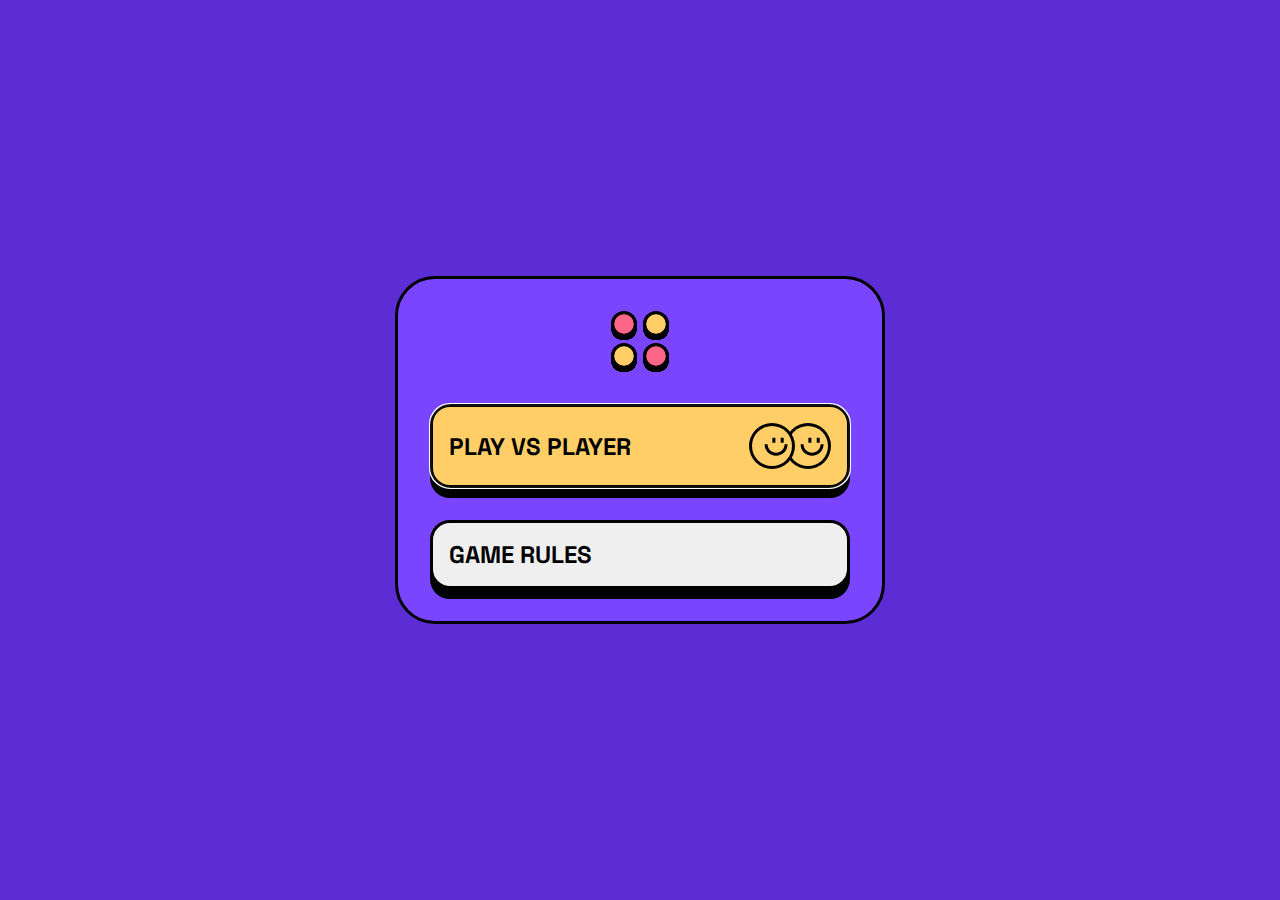
==== index.html @ 5a0f6017 "feat(app): Add stuff idek poaejaeiofjaeiojaeiofjaeijfioaejfioaejio" ====
<!DOCTYPE html>
<html lang="en">
    <head>
        <meta charset="UTF-8">
        <meta name="viewport" content="width=device-width, initial-scale=1.0">
        <link rel="stylesheet" href="css/main.css">
        <script src="app.js" defer></script>
        <title>Document</title>
    </head>
    <body onload=""">

        <dialog class="pause">
            <h1>PAUSE</h1>
            <button>CONTINUE GAME</button><button>RESTART</button><button class="red">QUIT GAME</button>
        </dialog>
        <dialog class="menu">
            <img src="assets/logo.svg" alt="Logo">
            <button class="yellow">
                <span>PLAY VS PLAYER</span>
                <img src="assets/player-vs-player.svg" alt="Player vs Player" srcset="">
            </button>
            <button onclick="document.querySelector('.rules').showModal()">GAME RULES</button>
        </dialog>
        <header>
            <nav>
                <ul>
                    <li><button class="smallbutton">MENU</button></li>
                    <li><img src="assets/logo.svg" alt="logo"></li>
                    <li><button class="smallbutton">MENU</button></li>
                </ul>
            </nav>
        </header>
        <main>
            <div class="score">
                <img src="assets/player-one.svg" alt="Player 1">
                <p>Player 1</p>
                <h1 id="Player1Score">0</h1>
            </div>
            <div class="grid">
                <div class="column"><button></button><button tabindex="-1"></button><button tabindex="-1"></button><button tabindex="-1"></button><button tabindex="-1"></button><button tabindex="-1"></button><button tabindex="-1"></button></div>
                <div class="column"><button></button><button tabindex="-1"></button><button tabindex="-1"></button><button tabindex="-1"></button><button tabindex="-1"></button><button tabindex="-1"></button><button tabindex="-1"></button></div>
                <div class="column"><button></button><button tabindex="-1"></button><button tabindex="-1"></button><button tabindex="-1"></button><button tabindex="-1"></button><button tabindex="-1"></button><button tabindex="-1"></button></div>
                <div class="column"><button></button><button tabindex="-1"></button><button tabindex="-1"></button><button tabindex="-1"></button><button tabindex="-1"></button><button tabindex="-1"></button><button tabindex="-1"></button></div>
                <div class="column"><button></button><button tabindex="-1"></button><button tabindex="-1"></button><button tabindex="-1"></button><button tabindex="-1"></button><button tabindex="-1"></button><button tabindex="-1"></button></div>
                <div class="column"><button></button><button tabindex="-1"></button><button tabindex="-1"></button><button tabindex="-1"></button><button tabindex="-1"></button><button tabindex="-1"></button><button tabindex="-1"></button></div>
                <div class="column"><button></button><button tabindex="-1"></button><button tabindex="-1"></button><button tabindex="-1"></button><button tabindex="-1"></button><button tabindex="-1"></button><button tabindex="-1"></button></div>
                <div class="timer">
                    <p>Player 2's turn</p>
                    <h1>14s</h1>
                </div>
                <div class="result">
                    <p>PLAYER 1</p>
                    <h1>WINS</h1>
                    <button class="smallbutton">PLAY AGAIN</button>
                </div>
            </div>
            <div class="score">
                <img src="assets/player-two.svg" alt="Player 2">
                <p>Player 2</p>
                <h1 id="Player1Score">0</h1>
            </div>
        </main>
        <footer></footer>
    </body>
</html>
---- css/main.css ----
@import url(https://fonts.googleapis.com/css?family=Space+Grotesk:300,regular,500,600,700);

:root {
	--black: #000;
	--dark-purple: #5c2dd5;
	--purple: #7945ff;
	--red: #fd6687;
	--yellow: #ffce67;
	--white: #fff;
}

* {
	padding: 0;
	font-family: "Space Grotesk", Arial, Helvetica, sans-serif;
	margin: 0;
}

dialog {
	margin: auto;
}

h1 {
	font-size: 56px;
	line-height: 71px;
	margin: 0;
}

h2 {
	font-size: 24px;
	line-height: 31px;
}

h3 {
	font-size: 20px;
	line-height: 26px;
}

h4 {
	font-size: 16px;
	line-height: 21px;
}

p {
	font-size: 16px;
	line-height: 21px;
}

button {
	font-size: 24px;
	padding: 8px;
	border-radius: 20px;
	border: 3px solid #000000;
	box-shadow: 0px 10px 0px 0px #000000;
	font-weight: 700;
	cursor: pointer;
}

body {
	display: grid;
	grid-template-rows: 1fr 6fr 1fr;
	height: 100vh;
	background-color: var(--purple);
}

button:hover {
	border: 3px solid #5c2dd5;
	box-shadow: 0px 10px 0px 0px #5c2dd5;
}

button.red {
	background-color: var(--red);
	color: white;
}

button.yellow {
	background-color: var(--yellow);
}

button.white {
	background-color: var(--white);
}

.smallbutton {
	border: none;
	box-shadow: none;
	font-size: 16px;
	padding: 4px 12px 4px 12px;
	border-radius: 15564564564px;
	background-color: #5c2dd5;
	color: white;
}

.smallbutton:hover {
	background: #fd6687;
	border: none;
	box-shadow: none;
}

nav ul,
nav ul li {
	display: flex;
	flex-direction: row;
	list-style: none;
	justify-content: space-between;
	align-items: center;
}

nav {
	width: 50%;
}

header {
	width: 100%;
	display: flex;
	justify-content: center;
	align-items: center;
}

nav li {
	height: min-content;
}

.score {
	position: relative;
	display: flex;
	flex-direction: column;
	width: max-content;
	padding: 20px;
	border-radius: 20px;
	background: #ffffff;
	border: 3px solid #000000;
	box-shadow: 0px 10px 0px 0px #000000;
	background-color: #fff;
	height: max-content;
	justify-content: center;
	text-align: center;
}

.score h1 {
	margin: 0;
}

.score img {
	position: absolute;
	top: 0;
	right: 50%;
	transform: translate(50%, -50%);
	width: 40px;
	height: 40px;
}

main {
	display: flex;
	align-items: center;
	justify-content: center;
	gap: 40px;
}

.grid {
	position: relative;
	width: 60vmin;
	height: 60vmin;
	display: grid;
	grid-template-columns: 1fr 1fr 1fr 1fr 1fr 1fr 1fr;
	background-color: #fff;
	border-radius: 40px;
	border: 3px solid #000000;
	box-shadow: 0px 2vmin 0px 0px #000000;
	padding: 16px;
	gap: 8px;
	box-sizing: content-box;
	padding-bottom: 48px;
}

.grid .column {
	display: flex;
	flex-direction: column;
	gap: 8px;
}

.grid .column button {
	height: 100%;
	border: none;
	box-shadow: none;
	border-radius: 100000000000px;
	background-color: var(--purple);
	border: 3px solid black;
	box-shadow: inset 0px 1vmin 0px 0px #000000;
}

.grid button:focus-visible {
	outline: 5px dashed red;
}

.timer {
	position: absolute;
	bottom: 0;
	right: 50%;
	transform: translate(50%, 70%);
	background: center / contain url(../assets/Rectangle.svg) no-repeat;
	padding: 32px;
	text-align: center;
}

.timer h1 {
	margin: 0;
}


.result {
	position: absolute;
	bottom: 0;
	right: 50%;
	transform: translate(50%, 70%);
	text-align: center;
	background: #FFFFFF;
	border: 3px solid #000000;
	box-shadow: 0px 10px 0px 0px #000000;
	border-radius: 20px;
	width: 50%;
	padding: 10px;
}


.rules::backdrop {
	background-color: var(--purple 	);
}

.rules {
	overflow: visible;
	position: relative;
	padding: 32px;
	border: 3px solid black;
	border-radius: 20px;
	width: 50%;
	max-width: 480px;
	background-color: #fff;
	flex-direction: column;
	gap: 16px;
	box-shadow: 0px 10px 0px 0px #000000;
}

.rules ol {
	list-style: inside decimal;
	display: flex;
	flex-direction: column;
	gap: 8px;
}

dialog[open] {
	display: flex;
}

.rules ol li::marker {
	font-weight: bold;
	color: black;
}

.rules p, .rules li {
	color: rgba(0, 0, 0, 0.6611);
}

.rules h2 {
	color: var(--purple);
}

.rules h1 {
	text-align: center;
}

.rules button {
	position: absolute;
	display: flex;
	align-items: center;
	justify-content: center;
	bottom: 0;
	right: 50%;
	transform: translate(50%, 50%);
	border-radius: 564564564564564px;
	width: 64px;
	height: 64px;
	background-color: var(--red);
}

.rules button img {
	width: 75%;
	height: 75%;
}

.pause, .menu {
	flex-direction: column;
	gap: 32px;
	padding: 32px;
	min-width: 320px;
	align-items: center;
	border-radius: 40px;
	color: white;
	background-color: var(--purple);
	border: 3px solid black;
}

.menu {
	min-width: 420px;
}

.menu::backdrop {
	background-color: var(--dark-purple);
}

.menu button {
	display: flex;
	justify-content: space-between;
	align-items: center;
	width: 100%;
	padding: 16px;
}

.pause::backdrop {
	background-color: rgba(0, 0, 0, 0.5)
}

.pause button {
	width: 100%;
}
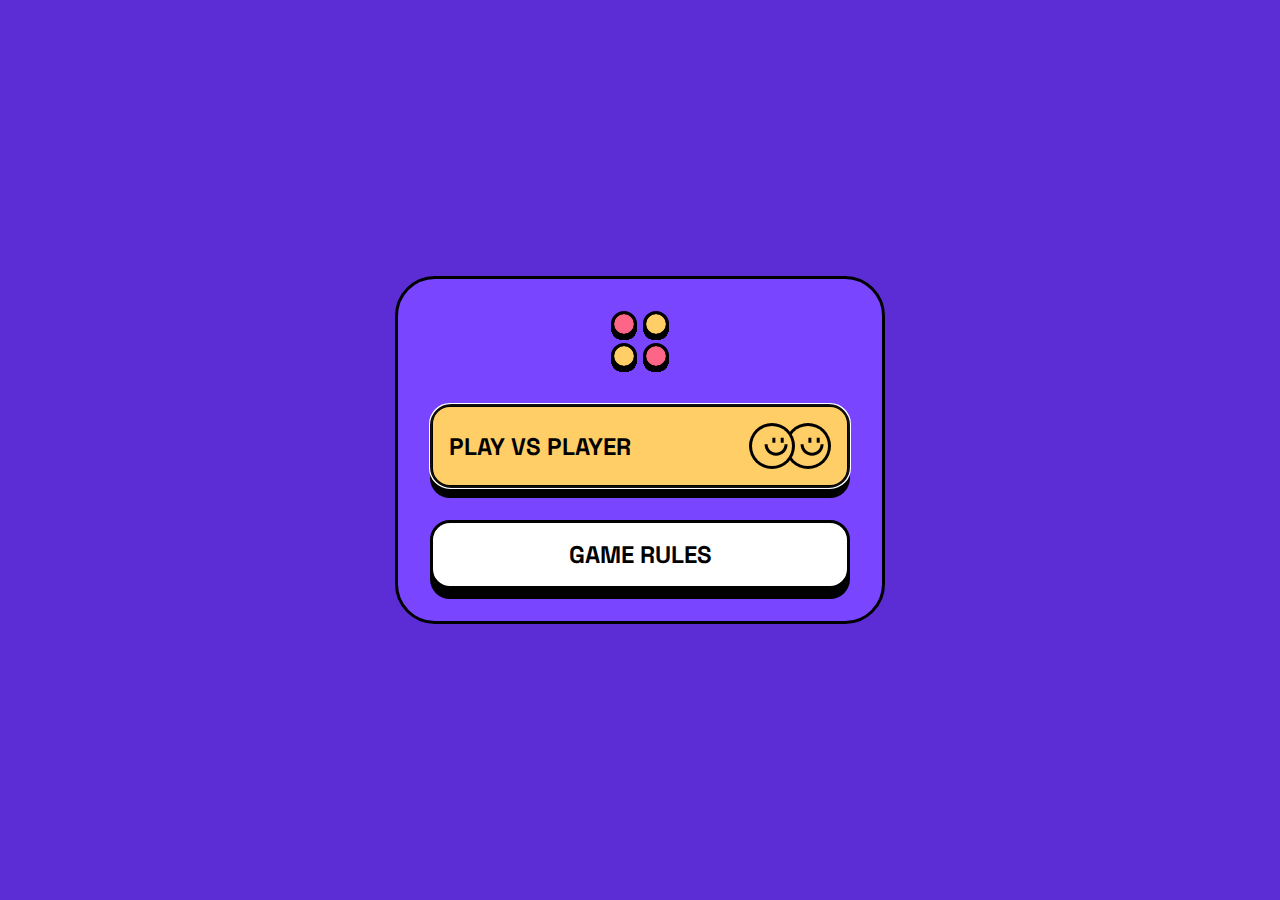
==== commit e6dfbabf: "feat(app): Add stuff and hopefully iidk ioazejfplz i don't have time to write apitjzrhioaepzphjozmfb" ====
--- a/index.html
+++ b/index.html
@@ -9,24 +9,21 @@
     </head>
     <body onload=""">
 
-        <dialog class="pause">
-            <h1>PAUSE</h1>
-            <button>CONTINUE GAME</button><button>RESTART</button><button class="red">QUIT GAME</button>
-        </dialog>
+
         <dialog class="menu">
             <img src="assets/logo.svg" alt="Logo">
-            <button class="yellow">
+            <button class="yellow play">
                 <span>PLAY VS PLAYER</span>
                 <img src="assets/player-vs-player.svg" alt="Player vs Player" srcset="">
             </button>
-            <button onclick="document.querySelector('.rules').showModal()">GAME RULES</button>
+            <button class="rules">GAME RULES</button>
         </dialog>
         <header>
             <nav>
                 <ul>
-                    <li><button class="smallbutton">MENU</button></li>
+                    <li><button class="smallbutton pause-button">MENU</button></li>
                     <li><img src="assets/logo.svg" alt="logo"></li>
-                    <li><button class="smallbutton">MENU</button></li>
+                    <li><button class="smallbutton">RESTART</button></li>
                 </ul>
             </nav>
         </header>
@@ -34,30 +31,30 @@
             <div class="score">
                 <img src="assets/player-one.svg" alt="Player 1">
                 <p>Player 1</p>
-                <h1 id="Player1Score">0</h1>
+                <h1 id="Player1Score">0</span>
             </div>
             <div class="grid">
-                <div class="column"><button></button><button tabindex="-1"></button><button tabindex="-1"></button><button tabindex="-1"></button><button tabindex="-1"></button><button tabindex="-1"></button><button tabindex="-1"></button></div>
-                <div class="column"><button></button><button tabindex="-1"></button><button tabindex="-1"></button><button tabindex="-1"></button><button tabindex="-1"></button><button tabindex="-1"></button><button tabindex="-1"></button></div>
-                <div class="column"><button></button><button tabindex="-1"></button><button tabindex="-1"></button><button tabindex="-1"></button><button tabindex="-1"></button><button tabindex="-1"></button><button tabindex="-1"></button></div>
-                <div class="column"><button></button><button tabindex="-1"></button><button tabindex="-1"></button><button tabindex="-1"></button><button tabindex="-1"></button><button tabindex="-1"></button><button tabindex="-1"></button></div>
-                <div class="column"><button></button><button tabindex="-1"></button><button tabindex="-1"></button><button tabindex="-1"></button><button tabindex="-1"></button><button tabindex="-1"></button><button tabindex="-1"></button></div>
-                <div class="column"><button></button><button tabindex="-1"></button><button tabindex="-1"></button><button tabindex="-1"></button><button tabindex="-1"></button><button tabindex="-1"></button><button tabindex="-1"></button></div>
-                <div class="column"><button></button><button tabindex="-1"></button><button tabindex="-1"></button><button tabindex="-1"></button><button tabindex="-1"></button><button tabindex="-1"></button><button tabindex="-1"></button></div>
+                <div class="column"><button></button><button tabindex="-1"></button><button tabindex="-1"></button><button tabindex="-1"></button><button tabindex="-1"></button><button tabindex="-1"></button></div>
+                <div class="column"><button></button><button tabindex="-1"></button><button tabindex="-1"></button><button tabindex="-1"></button><button tabindex="-1"></button><button tabindex="-1"></button></div>
+                <div class="column"><button></button><button tabindex="-1"></button><button tabindex="-1"></button><button tabindex="-1"></button><button tabindex="-1"></button><button tabindex="-1"></button></div>
+                <div class="column"><button></button><button tabindex="-1"></button><button tabindex="-1"></button><button tabindex="-1"></button><button tabindex="-1"></button><button tabindex="-1"></button></div>
+                <div class="column"><button></button><button tabindex="-1"></button><button tabindex="-1"></button><button tabindex="-1"></button><button tabindex="-1"></button><button tabindex="-1"></button></div>
+                <div class="column"><button></button><button tabindex="-1"></button><button tabindex="-1"></button><button tabindex="-1"></button><button tabindex="-1"></button><button tabindex="-1"></button></div>
+                <div class="column"><button></button><button tabindex="-1"></button><button tabindex="-1"></button><button tabindex="-1"></button><button tabindex="-1"></button><button tabindex="-1"></button></div>
                 <div class="timer">
                     <p>Player 2's turn</p>
-                    <h1>14s</h1>
+                    <span class="big">14s</span>
                 </div>
                 <div class="result">
                     <p>PLAYER 1</p>
-                    <h1>WINS</h1>
+                    <span class="big">WINS</span>
                     <button class="smallbutton">PLAY AGAIN</button>
                 </div>
             </div>
             <div class="score">
                 <img src="assets/player-two.svg" alt="Player 2">
                 <p>Player 2</p>
-                <h1 id="Player1Score">0</h1>
+                <h1 id="Player1Score">0</span>
             </div>
         </main>
         <footer></footer>
--- a/css/main.css
+++ b/css/main.css
@@ -19,7 +19,9 @@
 	margin: auto;
 }
 
-h1 {
+h1, .big {
+	display: block;
+	font-weight: bold;
 	font-size: 56px;
 	line-height: 71px;
 	margin: 0;
@@ -159,7 +161,7 @@
 .grid {
 	position: relative;
 	width: 60vmin;
-	height: 60vmin;
+	height: calc((60vmin/70)*60);
 	display: grid;
 	grid-template-columns: 1fr 1fr 1fr 1fr 1fr 1fr 1fr;
 	background-color: #fff;
@@ -202,7 +204,7 @@
 	text-align: center;
 }
 
-.timer h1 {
+.timer .big {
 	margin: 0;
 }
 
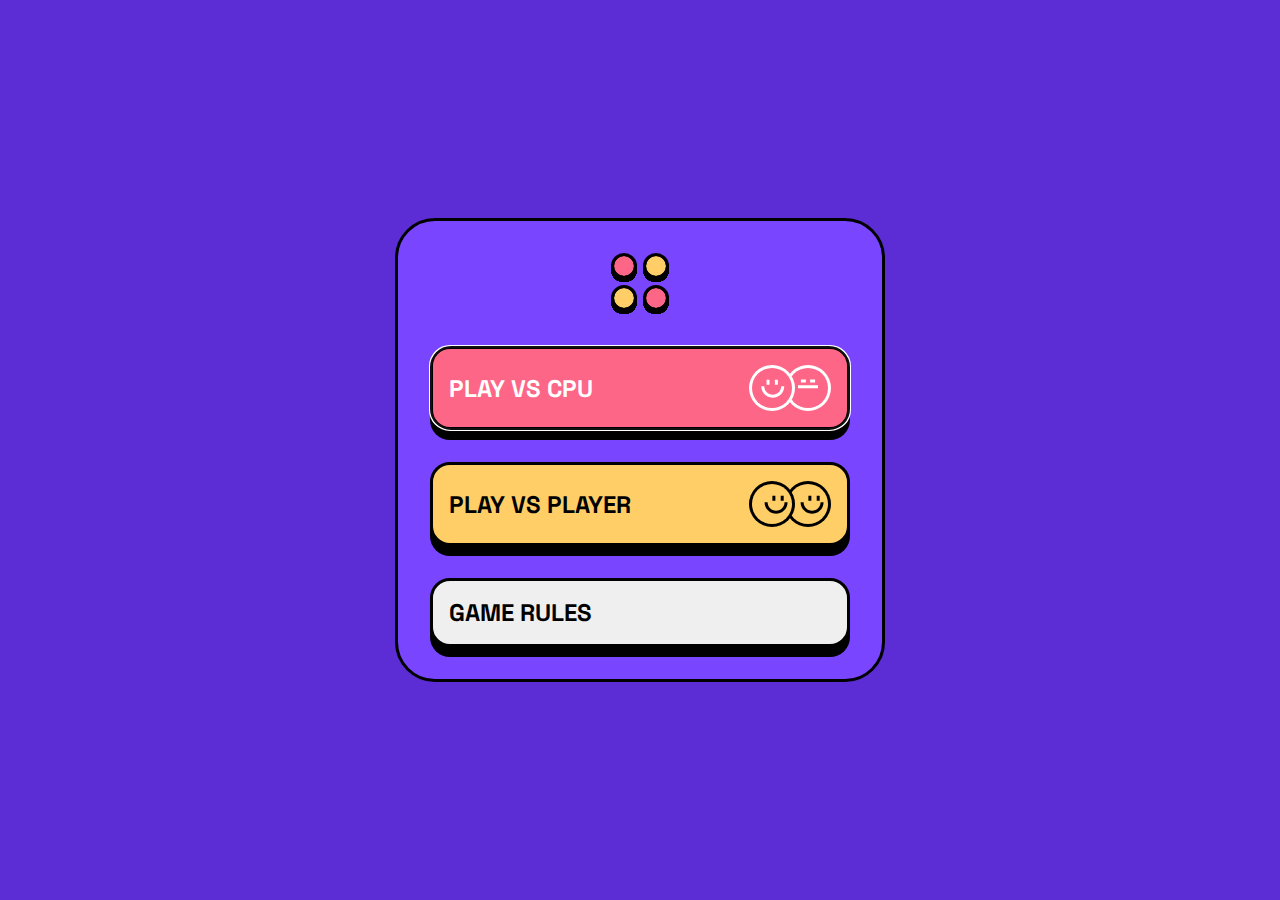
==== commit a393c912: "feat(app): Add AI and fix CSS" ====
--- a/index.html
+++ b/index.html
@@ -7,54 +7,52 @@
         <script src="app.js" defer></script>
         <title>Document</title>
     </head>
-    <body onload=""">
-
-
+    <body>
         <dialog class="menu">
             <img src="assets/logo.svg" alt="Logo">
+            <button class="red playai">
+                <span>PLAY VS CPU</span>
+                <img src="assets/player-vs-cpu.svg" alt="Player vs CPU" srcset="">
+            </button>
             <button class="yellow play">
                 <span>PLAY VS PLAYER</span>
                 <img src="assets/player-vs-player.svg" alt="Player vs Player" srcset="">
             </button>
-            <button class="rules">GAME RULES</button>
+            <button class="rulesbutton">GAME RULES</button>
         </dialog>
         <header>
             <nav>
                 <ul>
                     <li><button class="smallbutton pause-button">MENU</button></li>
                     <li><img src="assets/logo.svg" alt="logo"></li>
-                    <li><button class="smallbutton">RESTART</button></li>
+                    <li><button class="smallbutton restart-button">RESTART</button></li>
                 </ul>
             </nav>
         </header>
         <main>
             <div class="score">
                 <img src="assets/player-one.svg" alt="Player 1">
-                <p>Player 1</p>
+                <p>PLAYER 1</p>
                 <h1 id="Player1Score">0</span>
             </div>
             <div class="grid">
-                <div class="column"><button></button><button tabindex="-1"></button><button tabindex="-1"></button><button tabindex="-1"></button><button tabindex="-1"></button><button tabindex="-1"></button></div>
-                <div class="column"><button></button><button tabindex="-1"></button><button tabindex="-1"></button><button tabindex="-1"></button><button tabindex="-1"></button><button tabindex="-1"></button></div>
-                <div class="column"><button></button><button tabindex="-1"></button><button tabindex="-1"></button><button tabindex="-1"></button><button tabindex="-1"></button><button tabindex="-1"></button></div>
-                <div class="column"><button></button><button tabindex="-1"></button><button tabindex="-1"></button><button tabindex="-1"></button><button tabindex="-1"></button><button tabindex="-1"></button></div>
-                <div class="column"><button></button><button tabindex="-1"></button><button tabindex="-1"></button><button tabindex="-1"></button><button tabindex="-1"></button><button tabindex="-1"></button></div>
-                <div class="column"><button></button><button tabindex="-1"></button><button tabindex="-1"></button><button tabindex="-1"></button><button tabindex="-1"></button><button tabindex="-1"></button></div>
-                <div class="column"><button></button><button tabindex="-1"></button><button tabindex="-1"></button><button tabindex="-1"></button><button tabindex="-1"></button><button tabindex="-1"></button></div>
-                <div class="timer">
-                    <p>Player 2's turn</p>
-                    <span class="big">14s</span>
+                <div class="column red" id="selected"><button></button><button tabindex="-1"></button><button tabindex="-1"></button><button tabindex="-1"></button><button tabindex="-1"></button><button tabindex="-1"></button></div>
+                <div class="column red"><button></button><button tabindex="-1"></button><button tabindex="-1"></button><button tabindex="-1"></button><button tabindex="-1"></button><button tabindex="-1"></button></div>
+                <div class="column red"><button></button><button tabindex="-1"></button><button tabindex="-1"></button><button tabindex="-1"></button><button tabindex="-1"></button><button tabindex="-1"></button></div>
+                <div class="column red"><button></button><button tabindex="-1"></button><button tabindex="-1"></button><button tabindex="-1"></button><button tabindex="-1"></button><button tabindex="-1"></button></div>
+                <div class="column red"><button></button><button tabindex="-1"></button><button tabindex="-1"></button><button tabindex="-1"></button><button tabindex="-1"></button><button tabindex="-1"></button></div>
+                <div class="column red"><button></button><button tabindex="-1"></button><button tabindex="-1"></button><button tabindex="-1"></button><button tabindex="-1"></button><button tabindex="-1"></button></div>
+                <div class="column red"><button></button><button tabindex="-1"></button><button tabindex="-1"></button><button tabindex="-1"></button><button tabindex="-1"></button><button tabindex="-1"></button></div>
+                <div class="timer red">
+                    <p>PLAYER 1'S TURN</p>
+                    <span class="big value">14s</span>
                 </div>
-                <div class="result">
-                    <p>PLAYER 1</p>
-                    <span class="big">WINS</span>
-                    <button class="smallbutton">PLAY AGAIN</button>
-                </div>
+
             </div>
             <div class="score">
                 <img src="assets/player-two.svg" alt="Player 2">
-                <p>Player 2</p>
-                <h1 id="Player1Score">0</span>
+                <p>PLAYER 2</p>
+                <h1 id="Player2Score">0</span>
             </div>
         </main>
         <footer></footer>
--- a/css/main.css
+++ b/css/main.css
@@ -140,6 +140,11 @@
 
 .score h1 {
 	margin: 0;
+}
+
+.score p {
+	font-size: 20px;
+	font-weight: 700;
 }
 
 .score img {
@@ -204,6 +209,11 @@
 	text-align: center;
 }
 
+.timer.red {
+	background: center / contain url(../assets/Rectanglered.svg) no-repeat;
+	color: white;
+}
+
 .timer .big {
 	margin: 0;
 }
@@ -311,16 +321,73 @@
 
 .menu button {
 	display: flex;
-	justify-content: space-between;
 	align-items: center;
 	width: 100%;
 	padding: 16px;
 }
 
+.menu button *:last-child {
+	margin-left: auto;
+}
+
 .pause::backdrop {
 	background-color: rgba(0, 0, 0, 0.5)
 }
 
 .pause button {
 	width: 100%;
+}
+
+.column button.yellow {
+	background-color: #FFCE67; 
+}
+
+.column button.red {
+	background-color: #FD6687; 
+}
+
+
+
+#selected {
+	position: relative;
+}
+
+#selected:before {
+	position: absolute;
+	content: "";
+	top: 0%;
+	left: 50%;
+	transform: translate(-50%, -150%);
+	background: no-repeat center / contain url("../assets/playerturn.svg");
+	width: 50px;
+	height: 50px;
+}
+
+#selected.red:before {
+	background: no-repeat center / contain url("../assets/playerturnred.svg");
+}
+
+.circle {
+	background: no-repeat center / contain url("../assets/circle.svg");
+	background-size: 50% 50%;
+}
+
+footer {
+	position: absolute;
+	bottom: 0;
+	width: 100%;
+	height: 25%;
+	z-index: -100;
+	border-top-left-radius: 60px;
+	border-top-right-radius: 60px;
+	background-color: #5C2DD5;
+}
+
+footer.yellow {
+
+	background-color: #FFCE67;
+}
+footer.red {
+	background-color: #FD6687;
+
 }